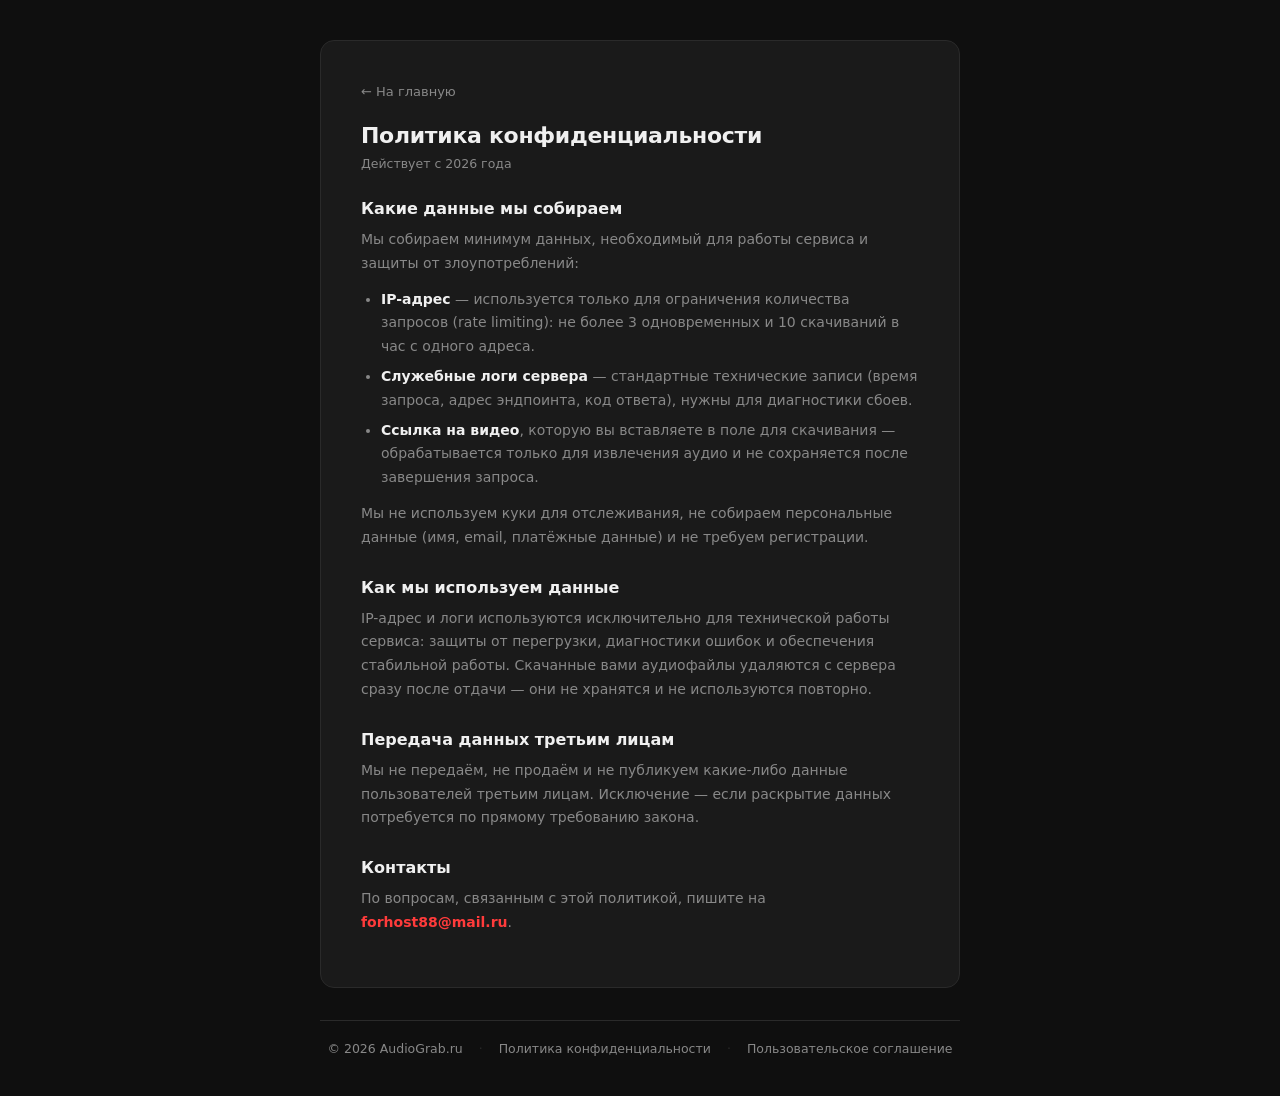
==== static/privacy.html @ b5696ffc "add footer copyright and legal pages - Footer with dynamic-year copyright (new Date().getFullYear())" ====
<!DOCTYPE html>
<html lang="ru">
<head>
  <meta charset="UTF-8" />
  <meta name="viewport" content="width=device-width, initial-scale=1.0" />
  <title>Политика конфиденциальности — AudioGrab</title>
  <meta name="description" content="Политика конфиденциальности AudioGrab.ru: какие данные мы собираем, как их используем и как защищаем." />
  <link rel="canonical" href="https://audiograb.ru/privacy" />
  <meta name="robots" content="noindex" />
  <style>
    *, *::before, *::after { box-sizing: border-box; margin: 0; padding: 0; }

    :root {
      --bg:      #0f0f0f;
      --surface: #1a1a1a;
      --border:  #2a2a2a;
      --accent:  #ff3b3b;
      --text:    #f0f0f0;
      --muted:   #888;
      --radius:  14px;
    }

    body {
      min-height: 100vh;
      background: var(--bg);
      color: var(--text);
      font-family: 'Segoe UI', system-ui, sans-serif;
      display: flex;
      flex-direction: column;
      align-items: center;
      padding: 40px 24px;
    }

    .card {
      width: 100%;
      max-width: 640px;
      background: var(--surface);
      border: 1px solid var(--border);
      border-radius: var(--radius);
      padding: 40px;
    }

    .back-link {
      display: inline-block;
      color: var(--muted);
      text-decoration: none;
      font-size: 13px;
      margin-bottom: 24px;
      transition: color .15s;
    }
    .back-link:hover { color: var(--accent); }

    h1 { font-size: 22px; font-weight: 700; margin-bottom: 8px; letter-spacing: -0.3px; }
    .updated { font-size: 12.5px; color: var(--muted); margin-bottom: 28px; }

    h2 { font-size: 16px; font-weight: 700; margin: 28px 0 10px; }
    h2:first-of-type { margin-top: 0; }

    p, li { font-size: 14px; color: var(--muted); line-height: 1.7; }
    p { margin-bottom: 12px; }
    ul { padding-left: 20px; margin-bottom: 12px; }
    li { margin-bottom: 6px; }
    strong { color: var(--text); }
    p a, li a { color: var(--accent); text-decoration: none; transition: opacity .15s; }
    p a:hover, li a:hover { opacity: .8; text-decoration: underline; }

    .site-footer {
      width: 100%;
      max-width: 640px;
      margin-top: 32px;
      padding-top: 20px;
      border-top: 1px solid var(--border);
      display: flex;
      flex-wrap: wrap;
      align-items: center;
      justify-content: center;
      gap: 8px 16px;
      font-size: 12.5px;
      color: var(--muted);
    }
    .site-footer a { color: var(--muted); text-decoration: none; transition: color .15s; }
    .site-footer a:hover { color: var(--accent); }
    .site-footer .sep { color: var(--border); }

    @media (max-width: 480px) {
      body { padding: 20px 12px; }
      .card { padding: 20px; }
    }
  </style>
</head>
<body>
<div class="card">
  <a class="back-link" href="/">← На главную</a>
  <h1>Политика конфиденциальности</h1>
  <div class="updated">Действует с 2026 года</div>

  <h2>Какие данные мы собираем</h2>
  <p>Мы собираем минимум данных, необходимый для работы сервиса и защиты от злоупотреблений:</p>
  <ul>
    <li><strong>IP-адрес</strong> — используется только для ограничения количества запросов (rate limiting): не более 3 одновременных и 10 скачиваний в час с одного адреса.</li>
    <li><strong>Служебные логи сервера</strong> — стандартные технические записи (время запроса, адрес эндпоинта, код ответа), нужны для диагностики сбоев.</li>
    <li><strong>Ссылка на видео</strong>, которую вы вставляете в поле для скачивания — обрабатывается только для извлечения аудио и не сохраняется после завершения запроса.</li>
  </ul>
  <p>Мы не используем куки для отслеживания, не собираем персональные данные (имя, email, платёжные данные) и не требуем регистрации.</p>

  <h2>Как мы используем данные</h2>
  <p>
    IP-адрес и логи используются исключительно для технической работы сервиса: защиты от перегрузки,
    диагностики ошибок и обеспечения стабильной работы. Скачанные вами аудиофайлы удаляются
    с сервера сразу после отдачи — они не хранятся и не используются повторно.
  </p>

  <h2>Передача данных третьим лицам</h2>
  <p>
    Мы не передаём, не продаём и не публикуем какие-либо данные пользователей третьим лицам.
    Исключение — если раскрытие данных потребуется по прямому требованию закона.
  </p>

  <h2>Контакты</h2>
  <p>
    По вопросам, связанным с этой политикой, пишите на <strong><a href="mailto:forhost88@mail.ru">forhost88@mail.ru</a></strong>.
  </p>
</div>

<footer class="site-footer">
  <span id="copyYear"></span>
  <span class="sep">·</span>
  <a href="/privacy">Политика конфиденциальности</a>
  <span class="sep">·</span>
  <a href="/terms">Пользовательское соглашение</a>
</footer>

<script>
  document.getElementById('copyYear').textContent = '© ' + new Date().getFullYear() + ' AudioGrab.ru';
</script>
</body>
</html>
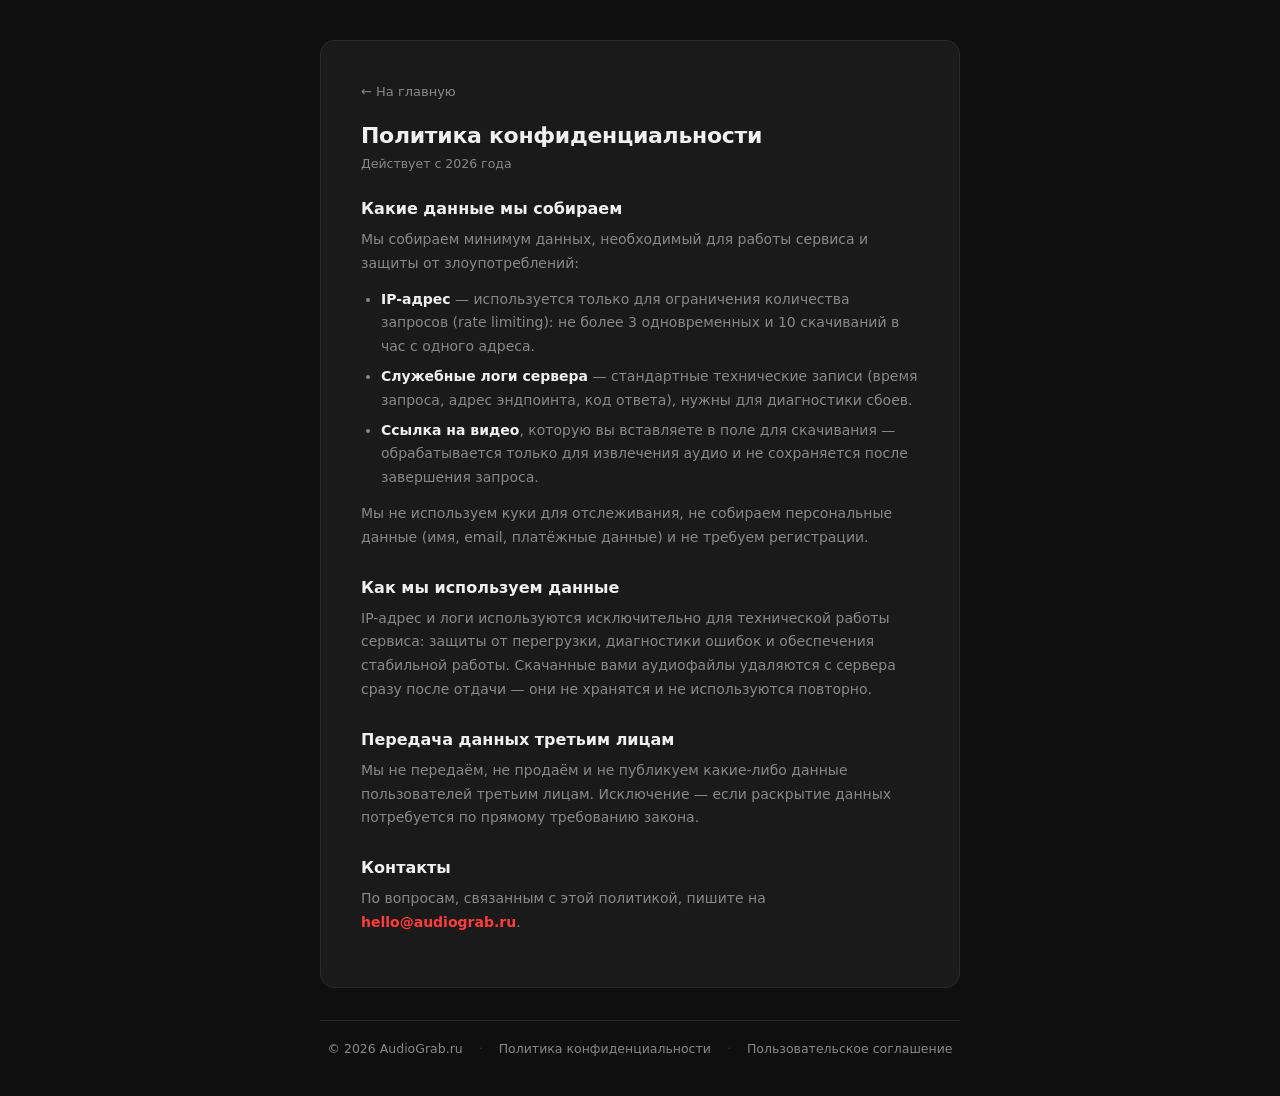
==== commit c8f1a135: "update contact email in legal pages" ====
--- a/static/privacy.html
+++ b/static/privacy.html
@@ -118,7 +118,7 @@
 
   <h2>Контакты</h2>
   <p>
-    По вопросам, связанным с этой политикой, пишите на <strong><a href="mailto:forhost88@mail.ru">forhost88@mail.ru</a></strong>.
+    По вопросам, связанным с этой политикой, пишите на <strong><a href="mailto:hello@audiograb.ru">hello@audiograb.ru</a></strong>.
   </p>
 </div>
 
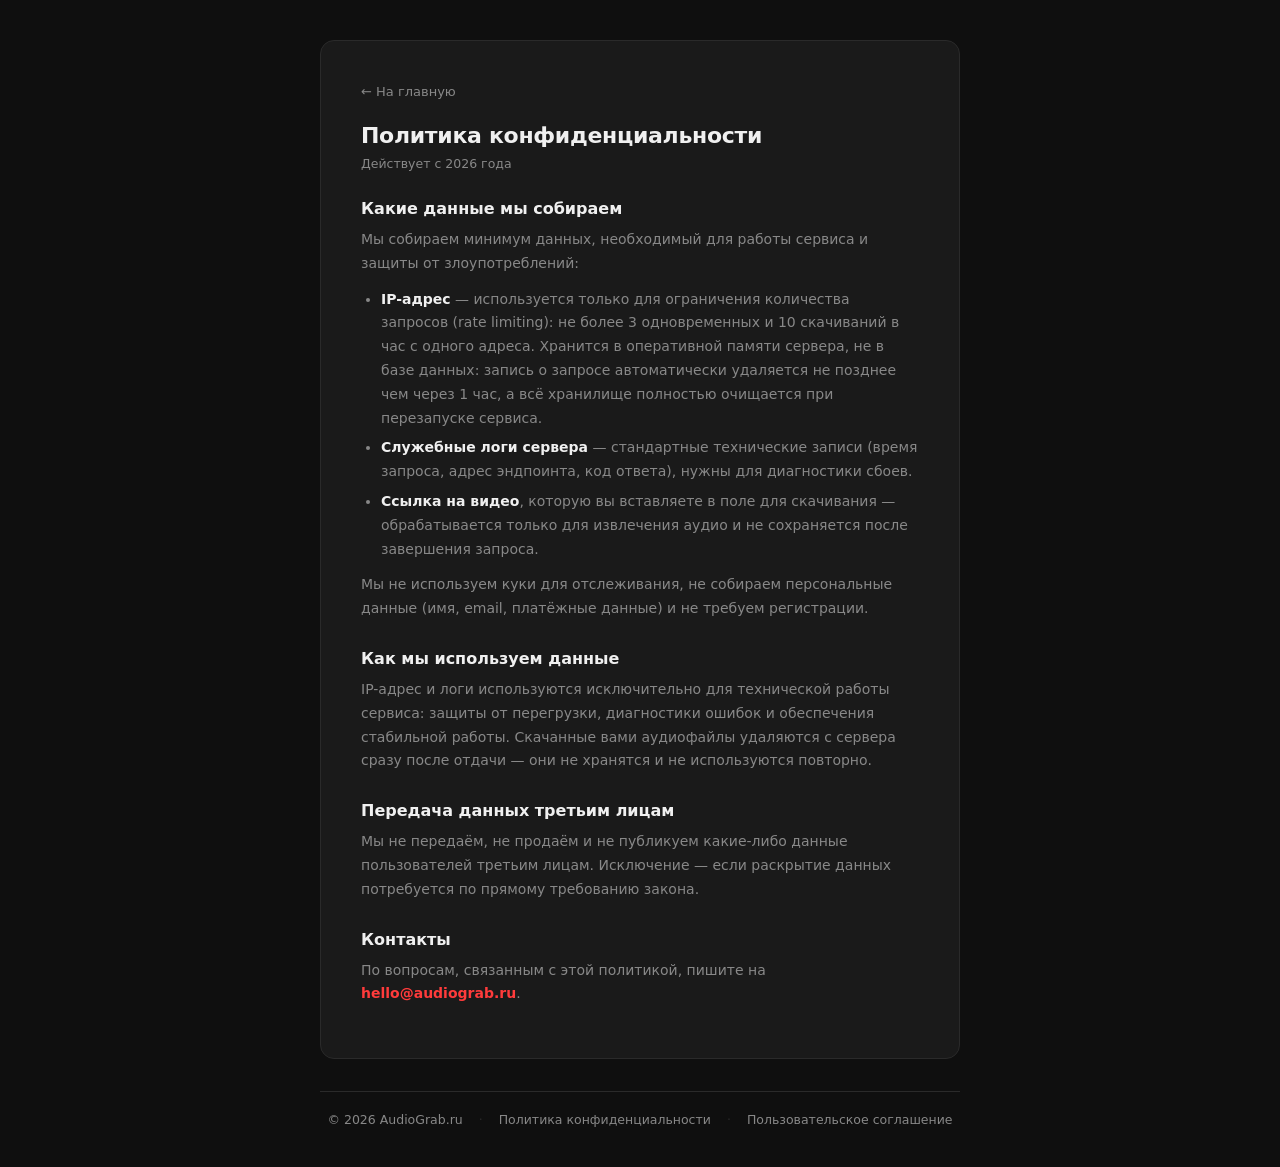
==== commit 7334bc82: "Specify exact IP retention period in privacy policy State the actual rate-limit storage behavior: in" ====
--- a/static/privacy.html
+++ b/static/privacy.html
@@ -97,7 +97,7 @@
   <h2>Какие данные мы собираем</h2>
   <p>Мы собираем минимум данных, необходимый для работы сервиса и защиты от злоупотреблений:</p>
   <ul>
-    <li><strong>IP-адрес</strong> — используется только для ограничения количества запросов (rate limiting): не более 3 одновременных и 10 скачиваний в час с одного адреса.</li>
+    <li><strong>IP-адрес</strong> — используется только для ограничения количества запросов (rate limiting): не более 3 одновременных и 10 скачиваний в час с одного адреса. Хранится в оперативной памяти сервера, не в базе данных: запись о запросе автоматически удаляется не позднее чем через 1 час, а всё хранилище полностью очищается при перезапуске сервиса.</li>
     <li><strong>Служебные логи сервера</strong> — стандартные технические записи (время запроса, адрес эндпоинта, код ответа), нужны для диагностики сбоев.</li>
     <li><strong>Ссылка на видео</strong>, которую вы вставляете в поле для скачивания — обрабатывается только для извлечения аудио и не сохраняется после завершения запроса.</li>
   </ul>
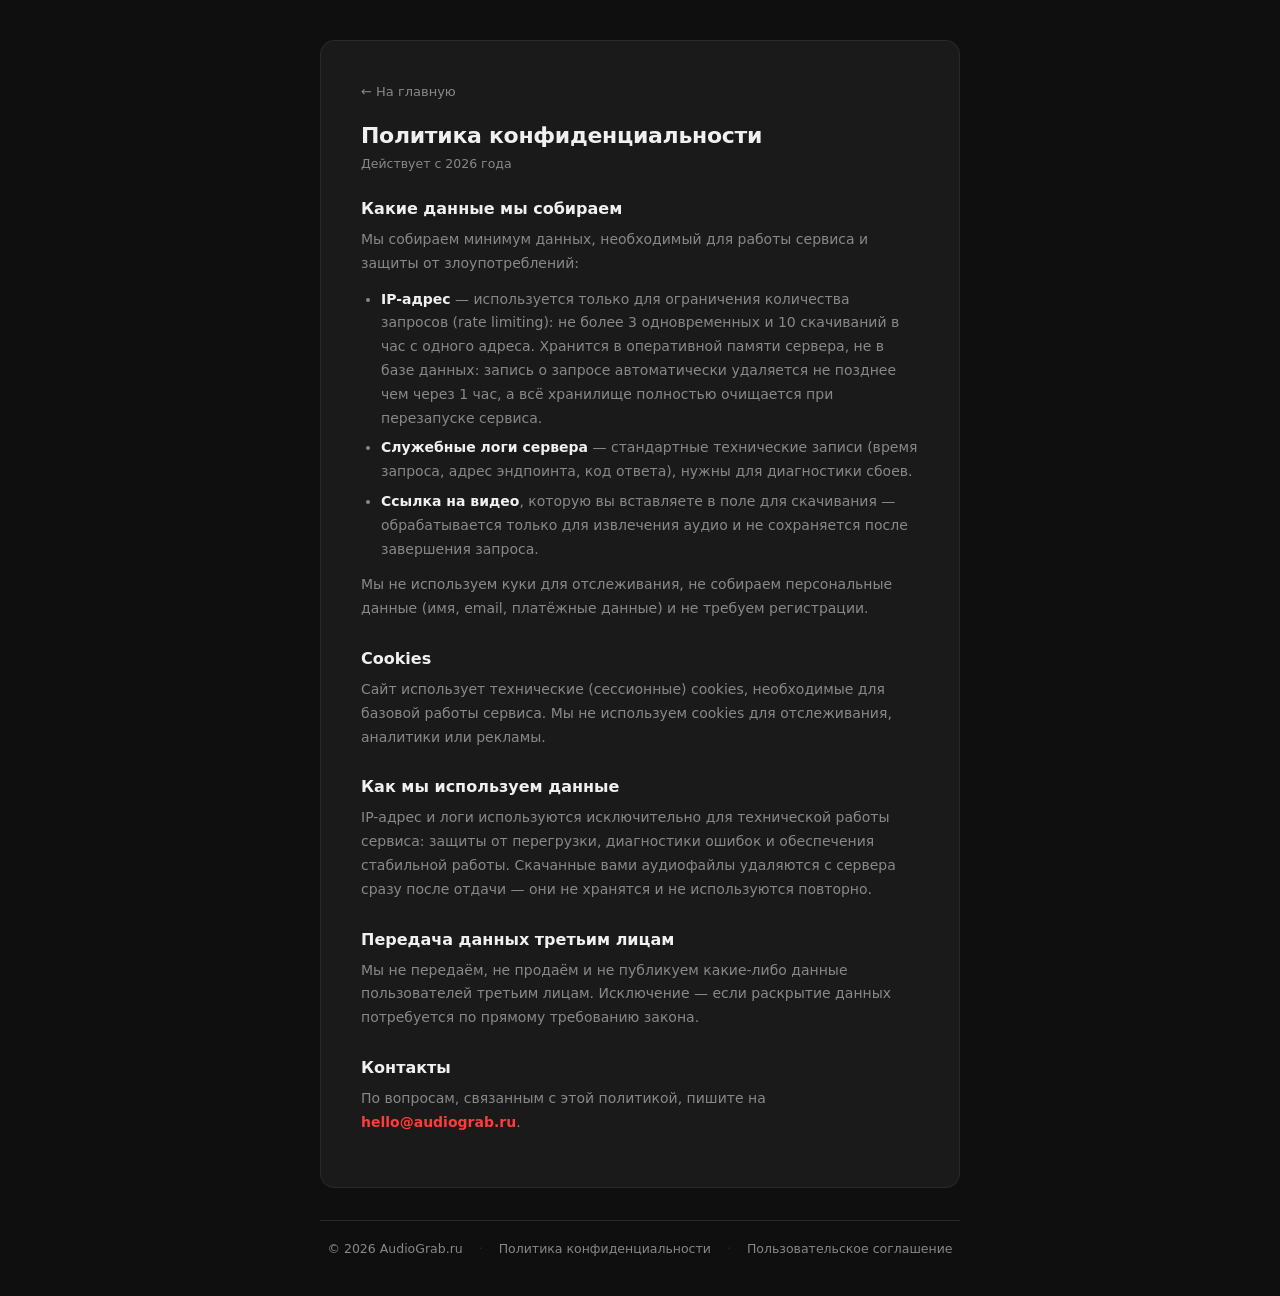
==== commit 92e77448: "Add cookies section to privacy policy Documents the technical session cookies used for rate limiting" ====
--- a/static/privacy.html
+++ b/static/privacy.html
@@ -103,6 +103,10 @@
   </ul>
   <p>Мы не используем куки для отслеживания, не собираем персональные данные (имя, email, платёжные данные) и не требуем регистрации.</p>
 
+  <h2>Cookies</h2>
+  <p>Сайт использует технические (сессионные) cookies, необходимые для базовой
+  работы сервиса. Мы не используем cookies для отслеживания, аналитики или рекламы.</p>
+
   <h2>Как мы используем данные</h2>
   <p>
     IP-адрес и логи используются исключительно для технической работы сервиса: защиты от перегрузки,
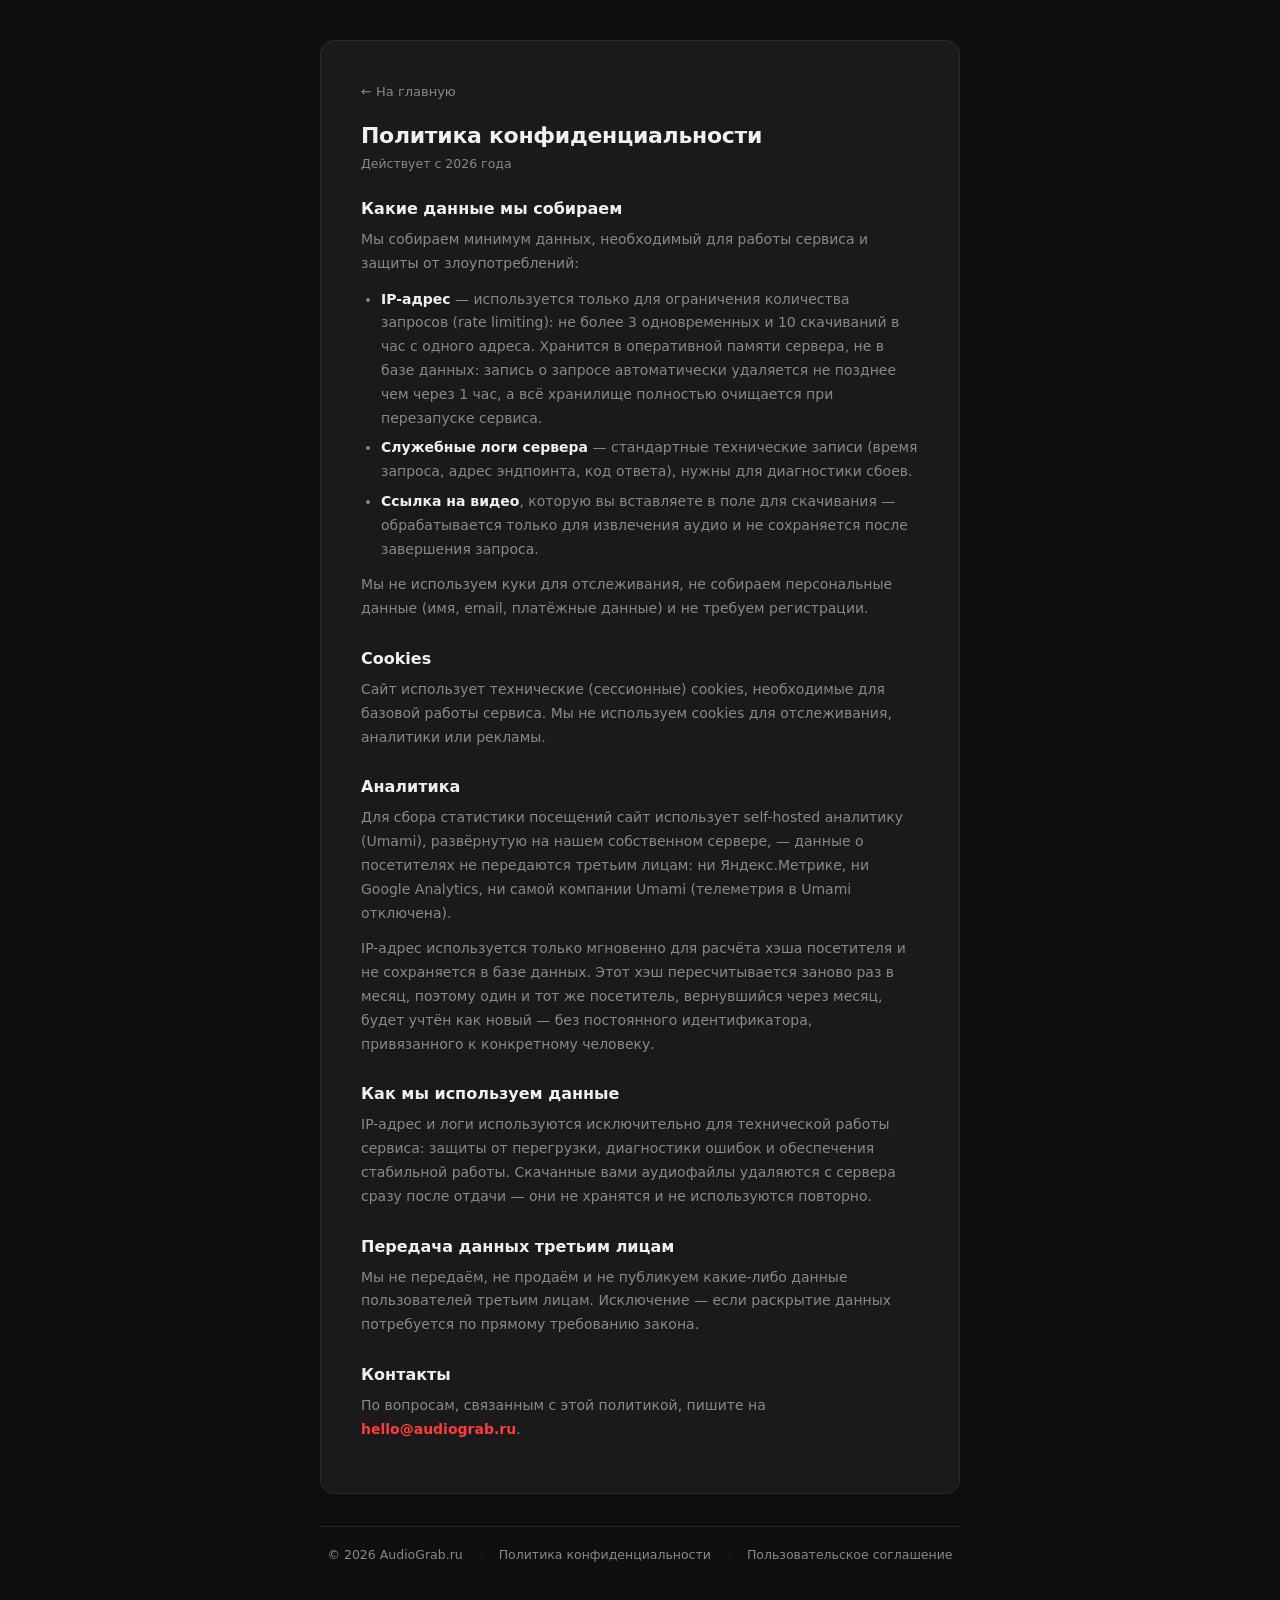
==== commit 087c8de8: "Document self-hosted Umami analytics in privacy policy Explains monthly visitor-hash rotation and no" ====
--- a/static/privacy.html
+++ b/static/privacy.html
@@ -7,6 +7,11 @@
   <meta name="description" content="Политика конфиденциальности AudioGrab.ru: какие данные мы собираем, как их используем и как защищаем." />
   <link rel="canonical" href="https://audiograb.ru/privacy" />
   <meta name="robots" content="noindex" />
+
+  <link rel="icon" href="/favicon.ico" sizes="any" />
+  <link rel="icon" href="/favicon-32x32.png" type="image/png" sizes="32x32" />
+  <link rel="icon" href="/favicon-16x16.png" type="image/png" sizes="16x16" />
+  <link rel="apple-touch-icon" href="/apple-touch-icon.png" />
   <style>
     *, *::before, *::after { box-sizing: border-box; margin: 0; padding: 0; }
 
@@ -107,6 +112,20 @@
   <p>Сайт использует технические (сессионные) cookies, необходимые для базовой
   работы сервиса. Мы не используем cookies для отслеживания, аналитики или рекламы.</p>
 
+  <h2>Аналитика</h2>
+  <p>
+    Для сбора статистики посещений сайт использует self-hosted аналитику (Umami),
+    развёрнутую на нашем собственном сервере, — данные о посетителях не передаются
+    третьим лицам: ни Яндекс.Метрике, ни Google Analytics, ни самой компании Umami
+    (телеметрия в Umami отключена).
+  </p>
+  <p>
+    IP-адрес используется только мгновенно для расчёта хэша посетителя и не сохраняется
+    в базе данных. Этот хэш пересчитывается заново раз в месяц, поэтому один и тот же
+    посетитель, вернувшийся через месяц, будет учтён как новый — без постоянного
+    идентификатора, привязанного к конкретному человеку.
+  </p>
+
   <h2>Как мы используем данные</h2>
   <p>
     IP-адрес и логи используются исключительно для технической работы сервиса: защиты от перегрузки,
